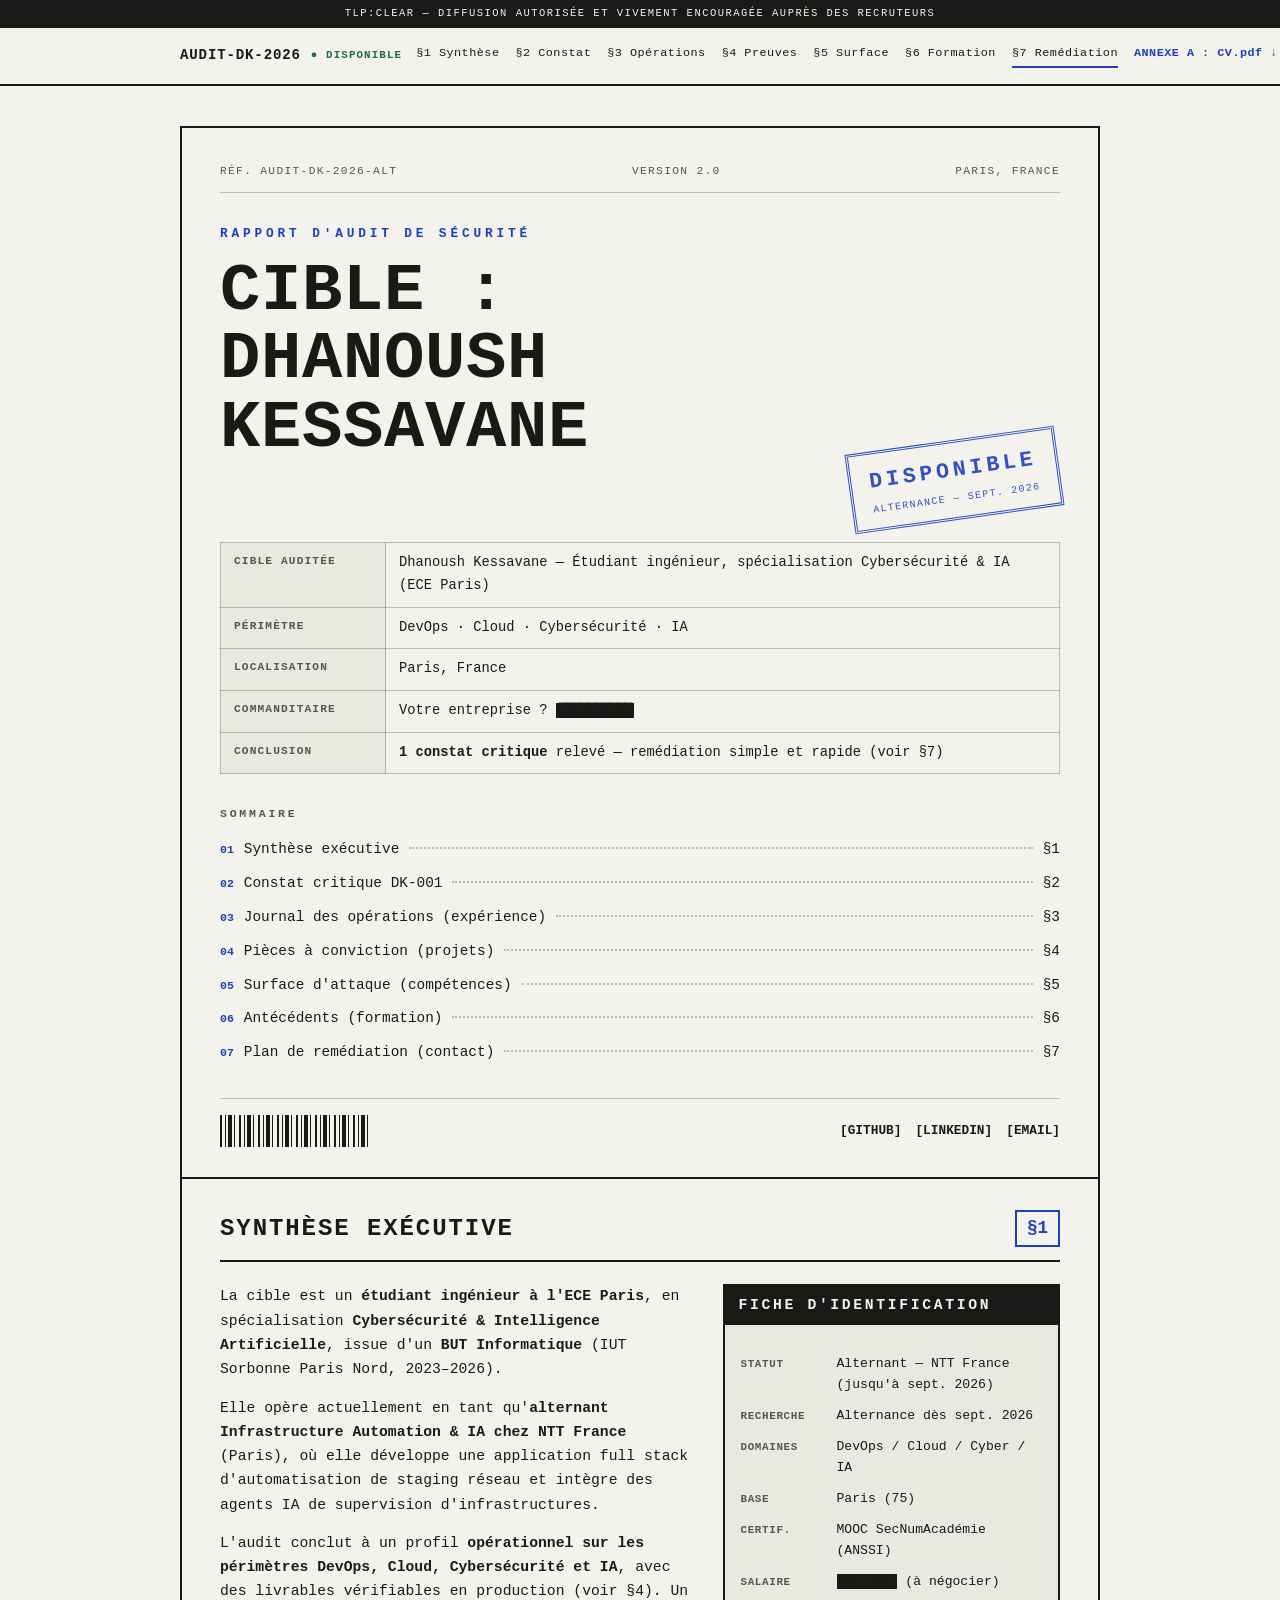
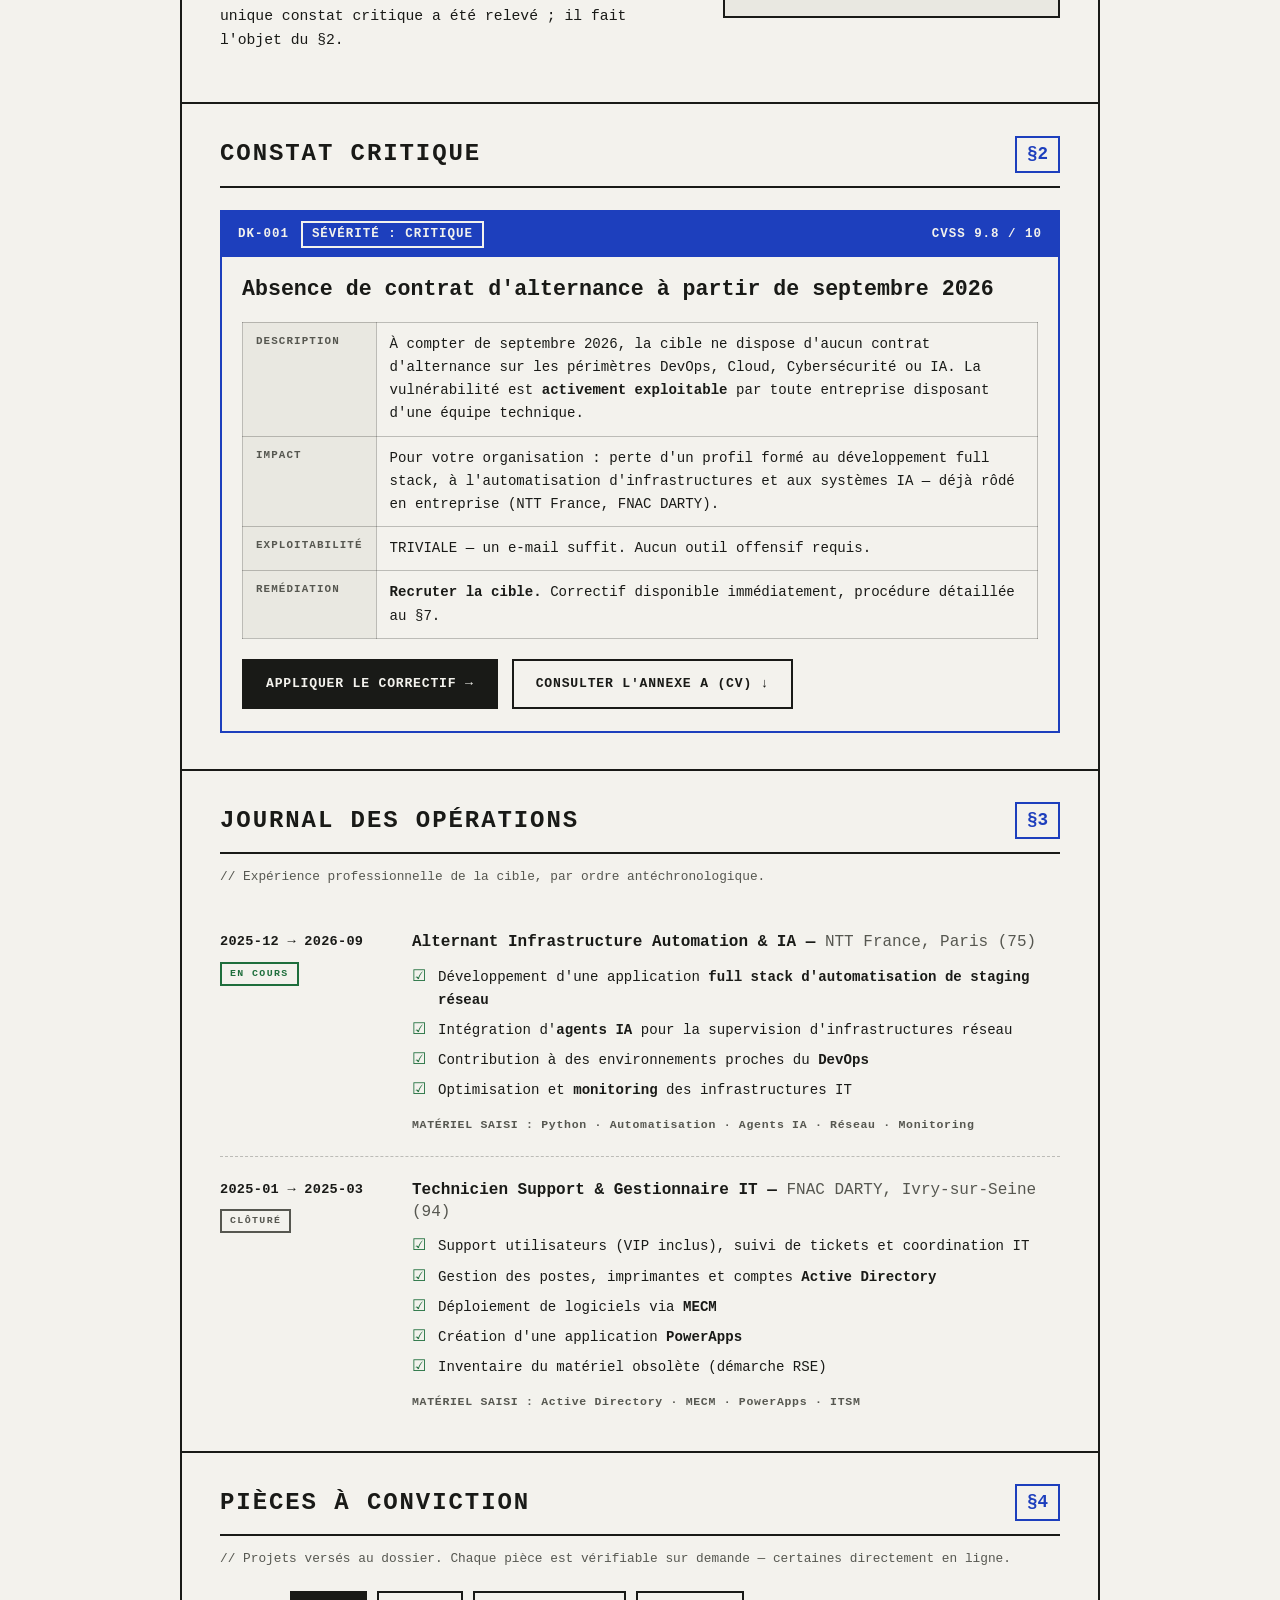
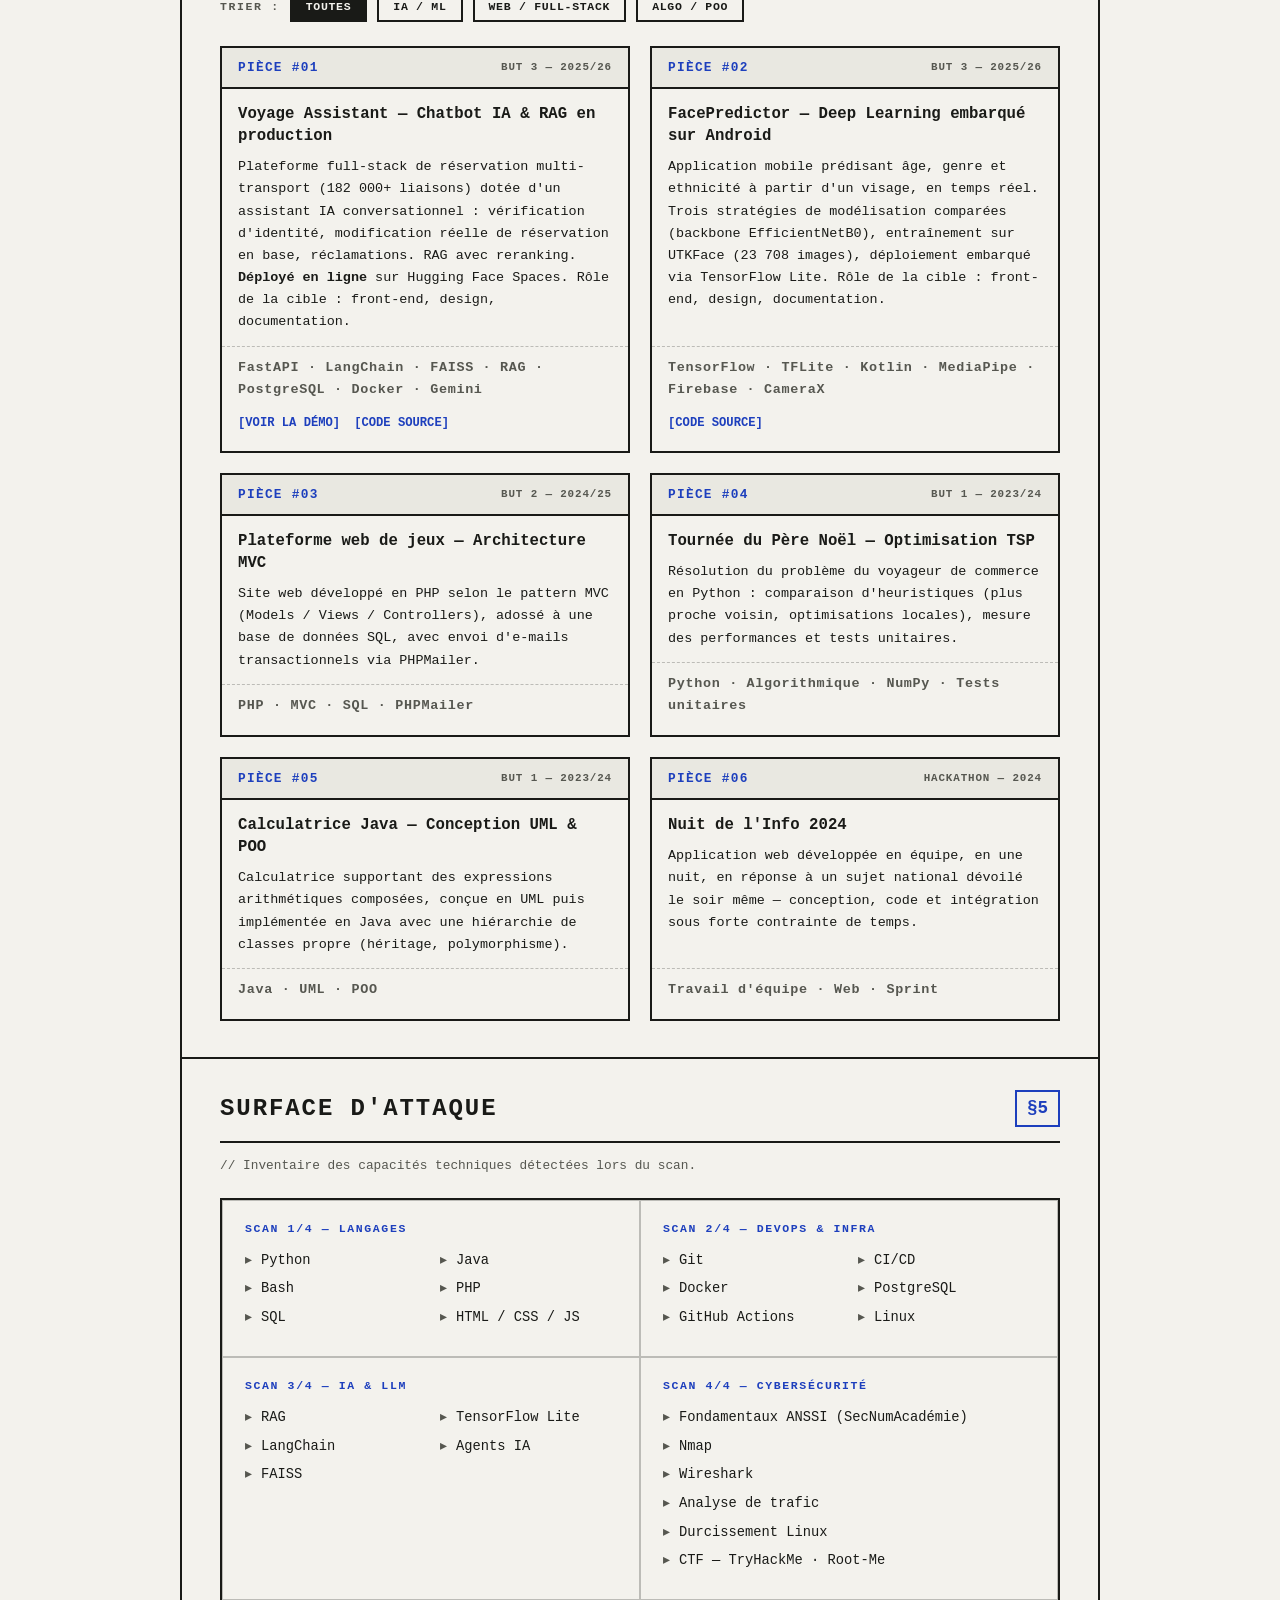
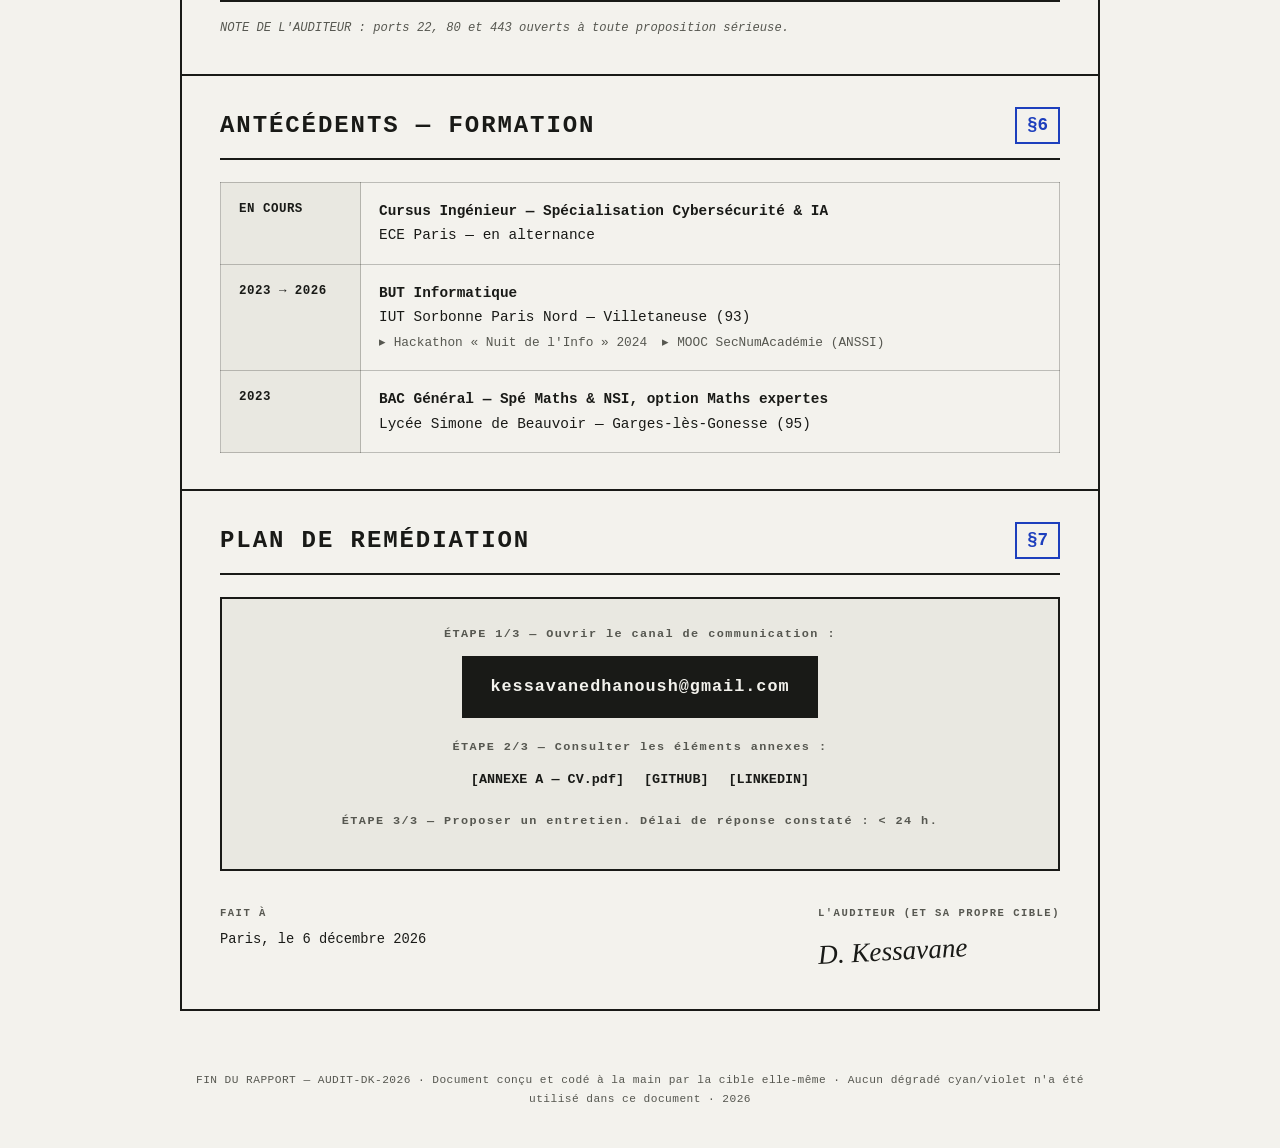
==== index.html @ 998b4c40 "Portfolio initial — rapport d'audit AUDIT-DK-2026 Co-Authored-By: Claude Fable 5 <noreply@anthropic." ====
<!DOCTYPE html>
<html lang="fr" data-theme="light">
<head>
  <meta charset="UTF-8">
  <meta name="viewport" content="width=device-width, initial-scale=1.0">
  <title>AUDIT-DK-2026 — Dhanoush Kessavane</title>
  <meta name="description" content="Rapport d'audit de sécurité — Cible : Dhanoush Kessavane, étudiant ingénieur Cybersécurité & IA (ECE Paris). Constat critique : aucune alternance détectée à partir de septembre 2026.">
  <link rel="icon" href="data:image/svg+xml,<svg xmlns='http://www.w3.org/2000/svg' viewBox='0 0 100 100'><text y='.9em' font-size='90'>🗂️</text></svg>">
  <link rel="stylesheet" href="css/style.css">
</head>
<body>

  <!-- Bandeau de classification -->
  <div class="classification-strip">
    TLP:CLEAR — DIFFUSION AUTORISÉE ET VIVEMENT ENCOURAGÉE AUPRÈS DES RECRUTEURS
  </div>

  <!-- ===== NAVIGATION ===== -->
  <header class="nav" id="nav">
    <div class="nav-inner">
      <a href="#couverture" class="nav-ref">AUDIT-DK-2026<span class="nav-ref-status">● DISPONIBLE</span></a>
      <nav class="nav-links" id="navLinks">
        <a href="#synthese">§1 Synthèse</a>
        <a href="#constat">§2 Constat</a>
        <a href="#operations">§3 Opérations</a>
        <a href="#preuves">§4 Preuves</a>
        <a href="#surface">§5 Surface</a>
        <a href="#historique">§6 Formation</a>
        <a href="#remediation">§7 Remédiation</a>
        <a href="assets/CV_Dhanoush_Kessavane.pdf" class="nav-annexe" download>ANNEXE A : CV.pdf ↓</a>
      </nav>
      <div class="nav-actions">
        <button class="theme-toggle" id="themeToggle" aria-label="Basculer mode nuit">
          <span class="toggle-light">MODE NUIT</span>
          <span class="toggle-dark">MODE JOUR</span>
        </button>
        <button class="burger" id="burger" aria-label="Menu"><span></span><span></span><span></span></button>
      </div>
    </div>
  </header>

  <main class="report">

    <!-- ===== COUVERTURE ===== -->
    <section class="cover" id="couverture">
      <div class="cover-topline">
        <span>RÉF. AUDIT-DK-2026-ALT</span>
        <span>VERSION 2.0</span>
        <span>PARIS, FRANCE</span>
      </div>

      <p class="cover-kicker">RAPPORT D'AUDIT DE SÉCURITÉ</p>
      <h1 class="cover-title">CIBLE :<br>DHANOUSH<br>KESSAVANE</h1>

      <div class="cover-stamp-zone">
        <div class="stamp">
          <span class="stamp-line1">DISPONIBLE</span>
          <span class="stamp-line2">ALTERNANCE — SEPT. 2026</span>
        </div>
      </div>

      <table class="cover-meta">
        <tr><th>Cible auditée</th><td>Dhanoush Kessavane — Étudiant ingénieur, spécialisation Cybersécurité &amp; IA (ECE Paris)</td></tr>
        <tr><th>Périmètre</th><td>DevOps · Cloud · Cybersécurité · IA</td></tr>
        <tr><th>Localisation</th><td>Paris, France</td></tr>
        <tr><th>Commanditaire</th><td class="redact-cell">Votre entreprise&nbsp;? <span class="redacted" aria-hidden="true">██████████</span></td></tr>
        <tr><th>Conclusion</th><td><strong>1 constat critique</strong> relevé — remédiation simple et rapide (voir §7)</td></tr>
      </table>

      <div class="cover-toc">
        <p class="toc-title">SOMMAIRE</p>
        <ol>
          <li><a href="#synthese"><span>Synthèse exécutive</span><span class="toc-dots"></span><span>§1</span></a></li>
          <li><a href="#constat"><span>Constat critique DK-001</span><span class="toc-dots"></span><span>§2</span></a></li>
          <li><a href="#operations"><span>Journal des opérations (expérience)</span><span class="toc-dots"></span><span>§3</span></a></li>
          <li><a href="#preuves"><span>Pièces à conviction (projets)</span><span class="toc-dots"></span><span>§4</span></a></li>
          <li><a href="#surface"><span>Surface d'attaque (compétences)</span><span class="toc-dots"></span><span>§5</span></a></li>
          <li><a href="#historique"><span>Antécédents (formation)</span><span class="toc-dots"></span><span>§6</span></a></li>
          <li><a href="#remediation"><span>Plan de remédiation (contact)</span><span class="toc-dots"></span><span>§7</span></a></li>
        </ol>
      </div>

      <div class="cover-footer">
        <span class="barcode" aria-hidden="true"></span>
        <div class="cover-links">
          <a href="https://github.com/dkessavane" target="_blank" rel="noopener">[GITHUB]</a>
          <a href="https://www.linkedin.com/in/dhanoush-kessavane/" target="_blank" rel="noopener">[LINKEDIN]</a>
          <a href="mailto:kessavanedhanoush@gmail.com">[EMAIL]</a>
        </div>
      </div>
    </section>

    <!-- ===== §1 SYNTHÈSE ===== -->
    <section class="rsection" id="synthese">
      <header class="rsection-head">
        <h2>SYNTHÈSE EXÉCUTIVE</h2>
        <span class="rsection-num">§1</span>
      </header>

      <div class="two-col">
        <div>
          <p>
            La cible est un <strong>étudiant ingénieur à l'ECE Paris</strong>, en spécialisation
            <strong>Cybersécurité &amp; Intelligence Artificielle</strong>, issue d'un
            <strong>BUT Informatique</strong> (IUT Sorbonne Paris Nord, 2023–2026).
          </p>
          <p>
            Elle opère actuellement en tant qu'<strong>alternant Infrastructure Automation &amp; IA
            chez NTT France</strong> (Paris), où elle développe une application full stack
            d'automatisation de staging réseau et intègre des agents IA de supervision d'infrastructures.
          </p>
          <p>
            L'audit conclut à un profil <strong>opérationnel sur les périmètres DevOps, Cloud,
            Cybersécurité et IA</strong>, avec des livrables vérifiables en production (voir §4).
            Un unique constat critique a été relevé ; il fait l'objet du §2.
          </p>
        </div>
        <aside class="factbox">
          <p class="factbox-title">FICHE D'IDENTIFICATION</p>
          <dl>
            <dt>Statut</dt><dd>Alternant — NTT France (jusqu'à sept. 2026)</dd>
            <dt>Recherche</dt><dd>Alternance dès sept. 2026</dd>
            <dt>Domaines</dt><dd>DevOps / Cloud / Cyber / IA</dd>
            <dt>Base</dt><dd>Paris (75)</dd>
            <dt>Certif.</dt><dd>MOOC SecNumAcadémie (ANSSI)</dd>
            <dt>Salaire</dt><dd><span class="redacted">████████</span> (à négocier)</dd>
          </dl>
        </aside>
      </div>
    </section>

    <!-- ===== §2 CONSTAT CRITIQUE ===== -->
    <section class="rsection" id="constat">
      <header class="rsection-head">
        <h2>CONSTAT CRITIQUE</h2>
        <span class="rsection-num">§2</span>
      </header>

      <article class="finding">
        <div class="finding-head">
          <span class="finding-id">DK-001</span>
          <span class="sev sev-crit">SÉVÉRITÉ : CRITIQUE</span>
          <span class="finding-score">CVSS 9.8 / 10</span>
        </div>
        <h3 class="finding-title">Absence de contrat d'alternance à partir de septembre 2026</h3>
        <table class="finding-table">
          <tr>
            <th>Description</th>
            <td>À compter de septembre 2026, la cible ne dispose d'aucun contrat d'alternance
                sur les périmètres DevOps, Cloud, Cybersécurité ou IA. La vulnérabilité est
                <strong>activement exploitable</strong> par toute entreprise disposant d'une équipe technique.</td>
          </tr>
          <tr>
            <th>Impact</th>
            <td>Pour votre organisation : perte d'un profil formé au développement full stack,
                à l'automatisation d'infrastructures et aux systèmes IA — déjà rôdé en entreprise
                (NTT France, FNAC DARTY).</td>
          </tr>
          <tr>
            <th>Exploitabilité</th>
            <td>TRIVIALE — un e-mail suffit. Aucun outil offensif requis.</td>
          </tr>
          <tr>
            <th>Remédiation</th>
            <td><strong>Recruter la cible.</strong> Correctif disponible immédiatement, procédure détaillée au §7.</td>
          </tr>
        </table>
        <div class="finding-actions">
          <a class="btn-ink" href="mailto:kessavanedhanoush@gmail.com?subject=Remédiation%20DK-001%20—%20Alternance%202026">APPLIQUER LE CORRECTIF →</a>
          <a class="btn-ghost" href="assets/CV_Dhanoush_Kessavane.pdf" download>CONSULTER L'ANNEXE A (CV) ↓</a>
        </div>
      </article>
    </section>

    <!-- ===== §3 OPÉRATIONS ===== -->
    <section class="rsection" id="operations">
      <header class="rsection-head">
        <h2>JOURNAL DES OPÉRATIONS</h2>
        <span class="rsection-num">§3</span>
      </header>
      <p class="rsection-note">// Expérience professionnelle de la cible, par ordre antéchronologique.</p>

      <article class="op">
        <div class="op-time">
          <span class="op-dates">2025-12 → 2026-09</span>
          <span class="op-flag op-flag-live">EN COURS</span>
        </div>
        <div class="op-body">
          <h3>Alternant Infrastructure Automation &amp; IA — <em>NTT France, Paris (75)</em></h3>
          <ul class="checklist">
            <li>Développement d'une application <strong>full stack d'automatisation de staging réseau</strong></li>
            <li>Intégration d'<strong>agents IA</strong> pour la supervision d'infrastructures réseau</li>
            <li>Contribution à des environnements proches du <strong>DevOps</strong></li>
            <li>Optimisation et <strong>monitoring</strong> des infrastructures IT</li>
          </ul>
          <p class="op-stack">MATÉRIEL SAISI : Python · Automatisation · Agents IA · Réseau · Monitoring</p>
        </div>
      </article>

      <article class="op">
        <div class="op-time">
          <span class="op-dates">2025-01 → 2025-03</span>
          <span class="op-flag">CLÔTURÉ</span>
        </div>
        <div class="op-body">
          <h3>Technicien Support &amp; Gestionnaire IT — <em>FNAC DARTY, Ivry-sur-Seine (94)</em></h3>
          <ul class="checklist">
            <li>Support utilisateurs (VIP inclus), suivi de tickets et coordination IT</li>
            <li>Gestion des postes, imprimantes et comptes <strong>Active Directory</strong></li>
            <li>Déploiement de logiciels via <strong>MECM</strong></li>
            <li>Création d'une application <strong>PowerApps</strong></li>
            <li>Inventaire du matériel obsolète (démarche RSE)</li>
          </ul>
          <p class="op-stack">MATÉRIEL SAISI : Active Directory · MECM · PowerApps · ITSM</p>
        </div>
      </article>
    </section>

    <!-- ===== §4 PREUVES ===== -->
    <section class="rsection" id="preuves">
      <header class="rsection-head">
        <h2>PIÈCES À CONVICTION</h2>
        <span class="rsection-num">§4</span>
      </header>
      <p class="rsection-note">// Projets versés au dossier. Chaque pièce est vérifiable sur demande — certaines directement en ligne.</p>

      <div class="filter-bar" id="filterBar">
        <span class="filter-label">TRIER :</span>
        <button class="filter-btn active" data-filter="all">TOUTES</button>
        <button class="filter-btn" data-filter="ia">IA / ML</button>
        <button class="filter-btn" data-filter="web">WEB / FULL-STACK</button>
        <button class="filter-btn" data-filter="algo">ALGO / POO</button>
      </div>

      <div class="evidence-grid" id="projectsGrid">

        <article class="evidence" data-cat="ia web">
          <div class="evidence-head">
            <span class="evidence-id">PIÈCE #01</span>
            <span class="evidence-tag">BUT 3 — 2025/26</span>
          </div>
          <h3>Voyage Assistant — Chatbot IA &amp; RAG en production</h3>
          <p>
            Plateforme full-stack de réservation multi-transport (182 000+ liaisons) dotée d'un
            assistant IA conversationnel : vérification d'identité, modification réelle de réservation
            en base, réclamations. RAG avec reranking. <strong>Déployé en ligne</strong> sur Hugging Face Spaces.
            Rôle de la cible : front-end, design, documentation.
          </p>
          <p class="evidence-stack">FastAPI · LangChain · FAISS · RAG · PostgreSQL · Docker · Gemini</p>
          <div class="evidence-links">
            <a href="https://optimalako-voyage-assistant.hf.space" target="_blank" rel="noopener">[VOIR LA DÉMO]</a>
            <a href="https://github.com/optmlako2004/chatbot" target="_blank" rel="noopener">[CODE SOURCE]</a>
          </div>
        </article>

        <article class="evidence" data-cat="ia">
          <div class="evidence-head">
            <span class="evidence-id">PIÈCE #02</span>
            <span class="evidence-tag">BUT 3 — 2025/26</span>
          </div>
          <h3>FacePredictor — Deep Learning embarqué sur Android</h3>
          <p>
            Application mobile prédisant âge, genre et ethnicité à partir d'un visage, en temps réel.
            Trois stratégies de modélisation comparées (backbone EfficientNetB0), entraînement sur
            UTKFace (23 708 images), déploiement embarqué via TensorFlow Lite.
            Rôle de la cible : front-end, design, documentation.
          </p>
          <p class="evidence-stack">TensorFlow · TFLite · Kotlin · MediaPipe · Firebase · CameraX</p>
          <div class="evidence-links">
            <a href="https://github.com/optmlako2004/face-analysis-deep-learning" target="_blank" rel="noopener">[CODE SOURCE]</a>
          </div>
        </article>

        <article class="evidence" data-cat="web">
          <div class="evidence-head">
            <span class="evidence-id">PIÈCE #03</span>
            <span class="evidence-tag">BUT 2 — 2024/25</span>
          </div>
          <h3>Plateforme web de jeux — Architecture MVC</h3>
          <p>
            Site web développé en PHP selon le pattern MVC (Models / Views / Controllers),
            adossé à une base de données SQL, avec envoi d'e-mails transactionnels via PHPMailer.
          </p>
          <p class="evidence-stack">PHP · MVC · SQL · PHPMailer</p>
        </article>

        <article class="evidence" data-cat="algo">
          <div class="evidence-head">
            <span class="evidence-id">PIÈCE #04</span>
            <span class="evidence-tag">BUT 1 — 2023/24</span>
          </div>
          <h3>Tournée du Père Noël — Optimisation TSP</h3>
          <p>
            Résolution du problème du voyageur de commerce en Python : comparaison d'heuristiques
            (plus proche voisin, optimisations locales), mesure des performances et tests unitaires.
          </p>
          <p class="evidence-stack">Python · Algorithmique · NumPy · Tests unitaires</p>
        </article>

        <article class="evidence" data-cat="algo">
          <div class="evidence-head">
            <span class="evidence-id">PIÈCE #05</span>
            <span class="evidence-tag">BUT 1 — 2023/24</span>
          </div>
          <h3>Calculatrice Java — Conception UML &amp; POO</h3>
          <p>
            Calculatrice supportant des expressions arithmétiques composées, conçue en UML puis
            implémentée en Java avec une hiérarchie de classes propre (héritage, polymorphisme).
          </p>
          <p class="evidence-stack">Java · UML · POO</p>
        </article>

        <article class="evidence" data-cat="web">
          <div class="evidence-head">
            <span class="evidence-id">PIÈCE #06</span>
            <span class="evidence-tag">HACKATHON — 2024</span>
          </div>
          <h3>Nuit de l'Info 2024</h3>
          <p>
            Application web développée en équipe, en une nuit, en réponse à un sujet national
            dévoilé le soir même — conception, code et intégration sous forte contrainte de temps.
          </p>
          <p class="evidence-stack">Travail d'équipe · Web · Sprint</p>
        </article>

      </div>
    </section>

    <!-- ===== §5 SURFACE D'ATTAQUE ===== -->
    <section class="rsection" id="surface">
      <header class="rsection-head">
        <h2>SURFACE D'ATTAQUE</h2>
        <span class="rsection-num">§5</span>
      </header>
      <p class="rsection-note">// Inventaire des capacités techniques détectées lors du scan.</p>

      <div class="inventory">
        <div class="inv-block">
          <p class="inv-head">SCAN 1/4 — LANGAGES</p>
          <ul>
            <li>Python</li><li>Bash</li><li>SQL</li><li>Java</li><li>PHP</li><li>HTML / CSS / JS</li>
          </ul>
        </div>
        <div class="inv-block">
          <p class="inv-head">SCAN 2/4 — DEVOPS &amp; INFRA</p>
          <ul>
            <li>Git</li><li>Docker</li><li>GitHub Actions</li><li>CI/CD</li><li>PostgreSQL</li><li>Linux</li>
          </ul>
        </div>
        <div class="inv-block">
          <p class="inv-head">SCAN 3/4 — IA &amp; LLM</p>
          <ul>
            <li>RAG</li><li>LangChain</li><li>FAISS</li><li>TensorFlow Lite</li><li>Agents IA</li>
          </ul>
        </div>
        <div class="inv-block">
          <p class="inv-head">SCAN 4/4 — CYBERSÉCURITÉ</p>
          <ul>
            <li>Fondamentaux ANSSI (SecNumAcadémie)</li>
            <li>Nmap</li><li>Wireshark</li><li>Analyse de trafic</li>
            <li>Durcissement Linux</li><li>CTF — TryHackMe · Root-Me</li>
          </ul>
        </div>
      </div>
      <p class="inv-footnote">NOTE DE L'AUDITEUR : ports 22, 80 et 443 ouverts à toute proposition sérieuse.</p>
    </section>

    <!-- ===== §6 ANTÉCÉDENTS ===== -->
    <section class="rsection" id="historique">
      <header class="rsection-head">
        <h2>ANTÉCÉDENTS — FORMATION</h2>
        <span class="rsection-num">§6</span>
      </header>

      <table class="records">
        <tr>
          <td class="rec-date">EN COURS</td>
          <td class="rec-body">
            <strong>Cursus Ingénieur — Spécialisation Cybersécurité &amp; IA</strong><br>
            ECE Paris — en alternance
          </td>
        </tr>
        <tr>
          <td class="rec-date">2023 → 2026</td>
          <td class="rec-body">
            <strong>BUT Informatique</strong><br>
            IUT Sorbonne Paris Nord — Villetaneuse (93)<br>
            <span class="rec-extra">▸ Hackathon « Nuit de l'Info » 2024&nbsp;&nbsp;▸ MOOC SecNumAcadémie (ANSSI)</span>
          </td>
        </tr>
        <tr>
          <td class="rec-date">2023</td>
          <td class="rec-body">
            <strong>BAC Général — Spé Maths &amp; NSI, option Maths expertes</strong><br>
            Lycée Simone de Beauvoir — Garges-lès-Gonesse (95)
          </td>
        </tr>
      </table>
    </section>

    <!-- ===== §7 REMÉDIATION ===== -->
    <section class="rsection rsection-last" id="remediation">
      <header class="rsection-head">
        <h2>PLAN DE REMÉDIATION</h2>
        <span class="rsection-num">§7</span>
      </header>

      <div class="remediation-box">
        <p class="remediation-step">ÉTAPE 1/3 — Ouvrir le canal de communication :</p>
        <a class="btn-ink btn-big" href="mailto:kessavanedhanoush@gmail.com?subject=Remédiation%20DK-001%20—%20Alternance%202026">kessavanedhanoush@gmail.com</a>
        <p class="remediation-step">ÉTAPE 2/3 — Consulter les éléments annexes :</p>
        <div class="remediation-links">
          <a href="assets/CV_Dhanoush_Kessavane.pdf" download>[ANNEXE A — CV.pdf]</a>
          <a href="https://github.com/dkessavane" target="_blank" rel="noopener">[GITHUB]</a>
          <a href="https://www.linkedin.com/in/dhanoush-kessavane/" target="_blank" rel="noopener">[LINKEDIN]</a>
        </div>
        <p class="remediation-step">ÉTAPE 3/3 — Proposer un entretien. Délai de réponse constaté : &lt; 24 h.</p>
      </div>

      <div class="signoff">
        <div>
          <p class="signoff-label">FAIT À</p>
          <p>Paris, le <span id="today"></span></p>
        </div>
        <div>
          <p class="signoff-label">L'AUDITEUR (ET SA PROPRE CIBLE)</p>
          <p class="signature">D. Kessavane</p>
        </div>
      </div>
    </section>

  </main>

  <footer class="footer">
    <p>FIN DU RAPPORT — AUDIT-DK-2026 · Document conçu et codé à la main par la cible elle-même · Aucun dégradé cyan/violet n'a été utilisé dans ce document · <span id="year"></span></p>
  </footer>

  <script src="js/main.js"></script>
</body>
</html>
---- css/style.css ----
/* ==========================================================================
   AUDIT-DK-2026 — Portfolio « rapport d'audit » de Dhanoush Kessavane
   Esthétique dossier papier : encre, tampons, tables réglées, zéro dégradé.
   Thèmes : light « papier » (défaut) / dark « mode nuit »
   ========================================================================== */

:root {
  --mono: "Cascadia Code", Consolas, "Courier New", monospace;
  --serif: Georgia, "Times New Roman", serif;
  --max-w: 960px;
  --nav-h: 58px;
  --strip-h: 28px;
}

html[data-theme="light"] {
  --paper: #f3f2ed;
  --paper-2: #e9e8e1;
  --ink: #191a17;
  --ink-soft: #565750;
  --rule: #191a17;
  --rule-soft: rgba(25, 26, 23, 0.25);
  --alert: #1d3fbd;
  --ok: #1e6e3c;
  --highlight: #f5d90a33;
  color-scheme: light;
}

html[data-theme="dark"] {
  --paper: #141511;
  --paper-2: #1c1d18;
  --ink: #e3e2d8;
  --ink-soft: #969588;
  --rule: #e3e2d8;
  --rule-soft: rgba(227, 226, 216, 0.28);
  --alert: #8fa3ff;
  --ok: #5fce8a;
  --highlight: #f5d90a22;
  color-scheme: dark;
}

* { margin: 0; padding: 0; box-sizing: border-box; }

html { scroll-behavior: smooth; scroll-padding-top: calc(var(--nav-h) + var(--strip-h) + 16px); }

body {
  font-family: var(--mono);
  background: var(--paper);
  color: var(--ink);
  line-height: 1.65;
  font-size: 15px;
  transition: background 0.3s ease, color 0.3s ease;
  overflow-x: hidden;
}

/* Grain / texture papier discret */
body::before {
  content: "";
  position: fixed;
  inset: 0;
  pointer-events: none;
  z-index: 1;
  opacity: 0.5;
  background-image: repeating-linear-gradient(
    0deg,
    transparent 0px,
    transparent 3px,
    rgba(128, 118, 96, 0.025) 3px,
    rgba(128, 118, 96, 0.025) 4px
  );
}

a { color: inherit; }
strong { font-weight: 700; }

/* ===== Bandeau de classification ===== */
.classification-strip {
  position: fixed;
  top: 0; left: 0; right: 0;
  height: var(--strip-h);
  z-index: 110;
  display: flex;
  align-items: center;
  justify-content: center;
  background: var(--ink);
  color: var(--paper);
  font-size: 10.5px;
  letter-spacing: 0.14em;
  text-align: center;
  padding: 0 10px;
  white-space: nowrap;
  overflow: hidden;
  text-overflow: ellipsis;
}

/* ===== Navigation ===== */
.nav {
  position: fixed;
  top: var(--strip-h); left: 0; right: 0;
  height: var(--nav-h);
  background: var(--paper);
  border-bottom: 2px solid var(--rule);
  z-index: 100;
  transition: background 0.3s ease;
}
.nav-inner {
  max-width: var(--max-w);
  margin: 0 auto;
  height: 100%;
  padding: 0 20px;
  display: flex;
  align-items: center;
  justify-content: space-between;
  gap: 14px;
}
.nav-ref {
  font-weight: 700;
  font-size: 0.88rem;
  letter-spacing: 0.06em;
  text-decoration: none;
  display: flex;
  align-items: center;
  gap: 10px;
  white-space: nowrap;
}
.nav-ref-status { color: var(--ok); font-size: 0.68rem; letter-spacing: 0.1em; }

.nav-links { display: flex; align-items: center; gap: 16px; }
.nav-links a {
  font-size: 0.74rem;
  letter-spacing: 0.04em;
  text-decoration: none;
  border-bottom: 2px solid transparent;
  padding-bottom: 2px;
  white-space: nowrap;
}
.nav-links a:hover, .nav-links a.active { border-bottom-color: var(--alert); }
.nav-annexe { color: var(--alert); font-weight: 700; }

.nav-actions { display: flex; align-items: center; gap: 10px; }

.theme-toggle {
  font-family: var(--mono);
  font-size: 0.68rem;
  letter-spacing: 0.1em;
  padding: 6px 12px;
  background: transparent;
  color: var(--ink);
  border: 2px solid var(--rule);
  cursor: pointer;
  white-space: nowrap;
}
.theme-toggle:hover { background: var(--ink); color: var(--paper); }
html[data-theme="light"] .toggle-dark { display: none; }
html[data-theme="dark"] .toggle-light { display: none; }

.burger {
  display: none;
  flex-direction: column;
  justify-content: center;
  gap: 4px;
  width: 36px; height: 34px;
  background: transparent;
  border: 2px solid var(--rule);
  cursor: pointer;
  padding: 7px;
}
.burger span { height: 2px; width: 100%; background: var(--ink); transition: transform 0.2s, opacity 0.2s; }
.burger.open span:nth-child(1) { transform: translateY(6px) rotate(45deg); }
.burger.open span:nth-child(2) { opacity: 0; }
.burger.open span:nth-child(3) { transform: translateY(-6px) rotate(-45deg); }

/* ===== Corps du rapport ===== */
.report {
  max-width: var(--max-w);
  margin: 0 auto;
  padding: calc(var(--nav-h) + var(--strip-h) + 40px) 20px 40px;
  position: relative;
  z-index: 2;
}

/* ===== Couverture ===== */
.cover {
  border: 2px solid var(--rule);
  padding: 34px 38px 30px;
  position: relative;
  background: var(--paper);
}
.cover-topline {
  display: flex;
  justify-content: space-between;
  flex-wrap: wrap;
  gap: 8px;
  font-size: 0.7rem;
  letter-spacing: 0.12em;
  color: var(--ink-soft);
  border-bottom: 1px solid var(--rule-soft);
  padding-bottom: 12px;
  margin-bottom: 30px;
}
.cover-kicker {
  font-size: 0.8rem;
  letter-spacing: 0.3em;
  color: var(--alert);
  font-weight: 700;
  margin-bottom: 12px;
}
.cover-title {
  font-size: clamp(2.3rem, 7vw, 4.2rem);
  line-height: 1.02;
  letter-spacing: 0.01em;
  font-weight: 800;
  margin-bottom: 8px;
}

.cover-stamp-zone {
  display: flex;
  justify-content: flex-end;
  margin: -30px 0 18px;
}
.stamp {
  display: inline-flex;
  flex-direction: column;
  align-items: center;
  gap: 2px;
  border: 3px double var(--alert);
  color: var(--alert);
  padding: 10px 18px;
  transform: rotate(-8deg);
  text-align: center;
  user-select: none;
  background: transparent;
  opacity: 0.9;
}
.stamp-line1 { font-size: 1.35rem; font-weight: 800; letter-spacing: 0.18em; }
.stamp-line2 { font-size: 0.62rem; letter-spacing: 0.14em; }

.cover-meta {
  width: 100%;
  border-collapse: collapse;
  margin: 22px 0 30px;
  font-size: 0.86rem;
}
.cover-meta th, .cover-meta td {
  border: 1px solid var(--rule-soft);
  padding: 9px 13px;
  text-align: left;
  vertical-align: top;
}
.cover-meta th {
  width: 165px;
  font-size: 0.7rem;
  letter-spacing: 0.1em;
  text-transform: uppercase;
  color: var(--ink-soft);
  font-weight: 700;
  background: var(--paper-2);
}

.redacted {
  background: var(--ink);
  color: var(--ink);
  letter-spacing: -1px;
  padding: 0 3px;
  user-select: none;
}

.cover-toc { margin-bottom: 28px; }
.toc-title {
  font-size: 0.72rem;
  letter-spacing: 0.24em;
  font-weight: 700;
  color: var(--ink-soft);
  margin-bottom: 10px;
}
.cover-toc ol { list-style: none; counter-reset: toc; }
.cover-toc li { counter-increment: toc; }
.cover-toc a {
  display: flex;
  align-items: baseline;
  gap: 10px;
  text-decoration: none;
  padding: 5px 0;
  font-size: 0.9rem;
}
.cover-toc a::before {
  content: counter(toc, decimal-leading-zero);
  font-size: 0.72rem;
  color: var(--alert);
  font-weight: 700;
}
.toc-dots {
  flex: 1;
  border-bottom: 2px dotted var(--rule-soft);
  transform: translateY(-4px);
}
.cover-toc a:hover span:first-of-type { background: var(--highlight); }

.cover-footer {
  display: flex;
  justify-content: space-between;
  align-items: center;
  gap: 16px;
  border-top: 1px solid var(--rule-soft);
  padding-top: 16px;
}
.barcode {
  display: block;
  width: 150px;
  height: 32px;
  background: repeating-linear-gradient(
    90deg,
    var(--ink) 0 2px, transparent 2px 5px,
    var(--ink) 5px 6px, transparent 6px 8px,
    var(--ink) 8px 12px, transparent 12px 14px,
    var(--ink) 14px 15px, transparent 15px 19px
  );
}
.cover-links { display: flex; gap: 14px; flex-wrap: wrap; }
.cover-links a { text-decoration: none; font-size: 0.8rem; font-weight: 700; }
.cover-links a:hover { color: var(--alert); }

/* ===== Sections du rapport ===== */
.rsection {
  border: 2px solid var(--rule);
  border-top: none;
  padding: 30px 38px 36px;
  background: var(--paper);
}
.rsection-head {
  display: flex;
  align-items: center;
  justify-content: space-between;
  gap: 14px;
  border-bottom: 2px solid var(--rule);
  padding-bottom: 12px;
  margin: 0 0 22px;
}
.rsection-head h2 {
  font-size: clamp(1.15rem, 3vw, 1.5rem);
  letter-spacing: 0.08em;
  font-weight: 800;
}
.rsection-num {
  font-size: 1.1rem;
  font-weight: 800;
  color: var(--alert);
  border: 2px solid var(--alert);
  padding: 2px 10px;
  flex-shrink: 0;
}
.rsection-note {
  color: var(--ink-soft);
  font-size: 0.8rem;
  margin: -10px 0 22px;
}

/* §1 Synthèse */
.two-col {
  display: grid;
  grid-template-columns: 1.4fr 1fr;
  gap: 30px;
  align-items: start;
}
.two-col p { margin-bottom: 14px; font-size: 0.92rem; }

.factbox { border: 2px solid var(--rule); background: var(--paper-2); }
.factbox-title {
  background: var(--ink);
  color: var(--paper);
  font-size: 0.7rem;
  letter-spacing: 0.18em;
  padding: 7px 14px;
  font-weight: 700;
}
.factbox dl { padding: 14px 16px; font-size: 0.82rem; }
.factbox dt {
  float: left;
  clear: left;
  width: 88px;
  font-weight: 700;
  color: var(--ink-soft);
  text-transform: uppercase;
  font-size: 0.68rem;
  letter-spacing: 0.06em;
  padding-top: 3px;
}
.factbox dd { margin-left: 96px; margin-bottom: 9px; }

/* §2 Constat */
.finding { border: 2px solid var(--alert); }
.finding-head {
  display: flex;
  flex-wrap: wrap;
  align-items: center;
  gap: 12px;
  background: var(--alert);
  color: var(--paper);
  padding: 9px 16px;
  font-size: 0.78rem;
  font-weight: 700;
  letter-spacing: 0.08em;
}
.finding-score { margin-left: auto; }
.sev { border: 2px solid currentColor; padding: 1px 9px; }

.finding-title {
  font-size: clamp(1.05rem, 2.6vw, 1.35rem);
  padding: 18px 20px 6px;
  line-height: 1.35;
}
.finding-table {
  width: calc(100% - 40px);
  margin: 12px 20px 20px;
  border-collapse: collapse;
  font-size: 0.88rem;
}
.finding-table th, .finding-table td {
  border: 1px solid var(--rule-soft);
  padding: 10px 13px;
  text-align: left;
  vertical-align: top;
}
.finding-table th {
  width: 130px;
  font-size: 0.68rem;
  text-transform: uppercase;
  letter-spacing: 0.1em;
  color: var(--ink-soft);
  background: var(--paper-2);
}
.finding-actions {
  display: flex;
  flex-wrap: wrap;
  gap: 14px;
  padding: 0 20px 22px;
}

/* Boutons */
.btn-ink, .btn-ghost {
  font-family: var(--mono);
  font-size: 0.82rem;
  font-weight: 700;
  letter-spacing: 0.06em;
  text-decoration: none;
  padding: 12px 22px;
  border: 2px solid var(--rule);
  transition: background 0.15s, color 0.15s, transform 0.15s;
  display: inline-block;
}
.btn-ink { background: var(--ink); color: var(--paper); }
.btn-ink:hover { background: var(--alert); border-color: var(--alert); color: var(--paper); transform: translate(-2px, -2px); box-shadow: 4px 4px 0 var(--rule); }
.btn-ghost { background: transparent; color: var(--ink); }
.btn-ghost:hover { background: var(--paper-2); transform: translate(-2px, -2px); box-shadow: 4px 4px 0 var(--rule); }
.btn-big { font-size: clamp(0.85rem, 2.4vw, 1.05rem); padding: 15px 26px; }

/* §3 Opérations */
.op {
  display: grid;
  grid-template-columns: 170px 1fr;
  gap: 22px;
  padding: 22px 0;
  border-bottom: 1px dashed var(--rule-soft);
}
.op:last-child { border-bottom: none; padding-bottom: 4px; }
.op-time { display: flex; flex-direction: column; gap: 8px; align-items: flex-start; }
.op-dates { font-weight: 700; font-size: 0.85rem; letter-spacing: 0.02em; }
.op-flag {
  font-size: 0.62rem;
  letter-spacing: 0.14em;
  border: 2px solid var(--ink-soft);
  color: var(--ink-soft);
  padding: 2px 8px;
  font-weight: 700;
}
.op-flag-live { border-color: var(--ok); color: var(--ok); }
.op-body h3 { font-size: 1rem; margin-bottom: 12px; line-height: 1.4; }
.op-body h3 em { font-style: normal; color: var(--ink-soft); font-weight: 400; }

.checklist { list-style: none; font-size: 0.88rem; }
.checklist li { padding-left: 26px; position: relative; margin-bottom: 7px; }
.checklist li::before {
  content: "☑";
  position: absolute;
  left: 0;
  color: var(--ok);
  font-size: 1rem;
  line-height: 1.4;
}
.op-stack {
  margin-top: 12px;
  font-size: 0.72rem;
  letter-spacing: 0.06em;
  color: var(--ink-soft);
  font-weight: 700;
}

/* §4 Preuves */
.filter-bar {
  display: flex;
  align-items: center;
  flex-wrap: wrap;
  gap: 10px;
  margin-bottom: 24px;
}
.filter-label { font-size: 0.72rem; letter-spacing: 0.14em; color: var(--ink-soft); font-weight: 700; }
.filter-btn {
  font-family: var(--mono);
  font-size: 0.72rem;
  font-weight: 700;
  letter-spacing: 0.06em;
  padding: 7px 14px;
  border: 2px solid var(--rule);
  background: transparent;
  color: var(--ink);
  cursor: pointer;
}
.filter-btn:hover { background: var(--paper-2); }
.filter-btn.active { background: var(--ink); color: var(--paper); }

.evidence-grid {
  display: grid;
  grid-template-columns: repeat(2, minmax(0, 1fr));
  gap: 20px;
}
.evidence {
  border: 2px solid var(--rule);
  padding: 0 0 18px;
  display: flex;
  flex-direction: column;
  background: var(--paper);
  transition: transform 0.15s, box-shadow 0.15s;
}
.evidence:hover { transform: translate(-3px, -3px); box-shadow: 6px 6px 0 var(--rule-soft); }
.evidence.hidden-card { display: none; }

.evidence-head {
  display: flex;
  justify-content: space-between;
  align-items: center;
  border-bottom: 2px solid var(--rule);
  padding: 9px 16px;
  background: var(--paper-2);
}
.evidence-id { font-weight: 800; font-size: 0.8rem; letter-spacing: 0.1em; color: var(--alert); }
.evidence-tag { font-size: 0.68rem; letter-spacing: 0.08em; color: var(--ink-soft); font-weight: 700; }

.evidence h3 { font-size: 0.98rem; line-height: 1.4; padding: 15px 16px 8px; }
.evidence p { font-size: 0.84rem; padding: 0 16px; }
.evidence > p:not(.evidence-stack) { flex: 1; }
.evidence-stack {
  margin-top: 12px;
  font-size: 0.7rem;
  font-weight: 700;
  letter-spacing: 0.05em;
  color: var(--ink-soft);
  border-top: 1px dashed var(--rule-soft);
  padding-top: 10px !important;
}
.evidence-links { display: flex; gap: 14px; flex-wrap: wrap; padding: 12px 16px 0; }
.evidence-links a { font-size: 0.76rem; font-weight: 700; text-decoration: none; color: var(--alert); }
.evidence-links a:hover { background: var(--highlight); }

/* §5 Surface d'attaque */
.inventory {
  display: grid;
  grid-template-columns: repeat(2, minmax(0, 1fr));
  gap: 0;
  border: 2px solid var(--rule);
}
.inv-block { padding: 18px 22px 20px; border: 1px solid var(--rule-soft); }
.inv-head {
  font-size: 0.72rem;
  font-weight: 800;
  letter-spacing: 0.14em;
  color: var(--alert);
  margin-bottom: 12px;
}
.inv-block ul { list-style: none; font-size: 0.86rem; columns: 2; column-gap: 18px; }
.inv-block li { padding-left: 16px; position: relative; margin-bottom: 6px; break-inside: avoid; }
.inv-block li::before { content: "▸"; position: absolute; left: 0; color: var(--ink-soft); }
.inv-block:last-child ul { columns: 1; }

.inv-footnote {
  margin-top: 16px;
  font-size: 0.76rem;
  color: var(--ink-soft);
  font-style: italic;
}

/* §6 Antécédents */
.records { width: 100%; border-collapse: collapse; }
.records td { border: 1px solid var(--rule-soft); padding: 16px 18px; vertical-align: top; }
.rec-date {
  width: 140px;
  font-weight: 800;
  font-size: 0.78rem;
  letter-spacing: 0.04em;
  background: var(--paper-2);
  white-space: nowrap;
}
.rec-body { font-size: 0.9rem; line-height: 1.7; }
.rec-extra { font-size: 0.8rem; color: var(--ink-soft); }

/* §7 Remédiation */
.remediation-box {
  border: 2px solid var(--rule);
  padding: 26px 28px;
  background: var(--paper-2);
  text-align: center;
}
.remediation-step {
  font-size: 0.74rem;
  letter-spacing: 0.12em;
  font-weight: 700;
  color: var(--ink-soft);
  margin: 20px 0 12px;
}
.remediation-box .remediation-step:first-child { margin-top: 0; }
.remediation-links { display: flex; justify-content: center; gap: 20px; flex-wrap: wrap; }
.remediation-links a { font-size: 0.84rem; font-weight: 700; text-decoration: none; }
.remediation-links a:hover { color: var(--alert); }

.signoff {
  display: flex;
  justify-content: space-between;
  gap: 30px;
  flex-wrap: wrap;
  margin-top: 34px;
  font-size: 0.86rem;
}
.signoff-label {
  font-size: 0.66rem;
  letter-spacing: 0.14em;
  color: var(--ink-soft);
  font-weight: 700;
  margin-bottom: 6px;
}
.signature {
  font-family: var(--serif);
  font-style: italic;
  font-size: 1.7rem;
  transform: rotate(-3deg);
  display: inline-block;
}

/* ===== Footer ===== */
.footer {
  max-width: var(--max-w);
  margin: 0 auto;
  padding: 20px 20px 40px;
  font-size: 0.7rem;
  letter-spacing: 0.04em;
  color: var(--ink-soft);
  text-align: center;
}

/* ===== Responsive ===== */
@media (max-width: 900px) {
  .nav-links a:not(.nav-annexe) { display: none; }
}

@media (max-width: 768px) {
  .burger { display: flex; }
  .nav-links {
    position: fixed;
    top: calc(var(--nav-h) + var(--strip-h));
    right: 0;
    flex-direction: column;
    align-items: stretch;
    gap: 0;
    background: var(--paper);
    border: 2px solid var(--rule);
    border-right: none;
    min-width: 230px;
    transform: translateX(110%);
    transition: transform 0.25s ease;
    z-index: 99;
  }
  .nav-links.open { transform: none; }
  .nav-links a, .nav-links a:not(.nav-annexe) {
    display: block;
    padding: 13px 18px;
    font-size: 0.85rem;
    border-bottom: 1px solid var(--rule-soft);
  }
  .nav-links a:hover { background: var(--paper-2); border-bottom-color: var(--rule-soft); }

  .cover, .rsection { padding-left: 20px; padding-right: 20px; }
  .cover-stamp-zone { justify-content: center; margin: 10px 0 6px; }
  .two-col { grid-template-columns: 1fr; }
  .evidence-grid { grid-template-columns: 1fr; }
  .inventory { grid-template-columns: 1fr; }
  .op { grid-template-columns: 1fr; gap: 10px; }
  .op-time { flex-direction: row; align-items: center; gap: 12px; }
  .finding-table, .finding-table tr, .finding-table th, .finding-table td { display: block; width: auto; }
  .finding-table { margin: 12px 16px 18px; }
  .finding-table th { border-bottom: none; }
  .finding-table td { border-top: none; margin-bottom: 8px; }
  .cover-meta, .cover-meta tr, .cover-meta th, .cover-meta td { display: block; width: auto; }
  .cover-meta th { border-bottom: none; }
  .cover-meta td { border-top: none; }
  .records, .records tr, .records td { display: block; width: auto; }
  .rec-date { border-bottom: none; }
  .rec-body { border-top: none; }
  .btn-ink.btn-big { word-break: break-all; }
}

@media (prefers-reduced-motion: reduce) {
  html { scroll-behavior: auto; }
  * { transition: none !important; }
}

/* ===== Impression : le rapport s'imprime comme un vrai rapport ===== */
@media print {
  .classification-strip, .nav, .filter-bar, .theme-toggle, .burger { display: none; }
  body::before { display: none; }
  .report { padding-top: 0; }
  .rsection, .cover { break-inside: avoid-page; }
  body { background: #fff; color: #000; }
}
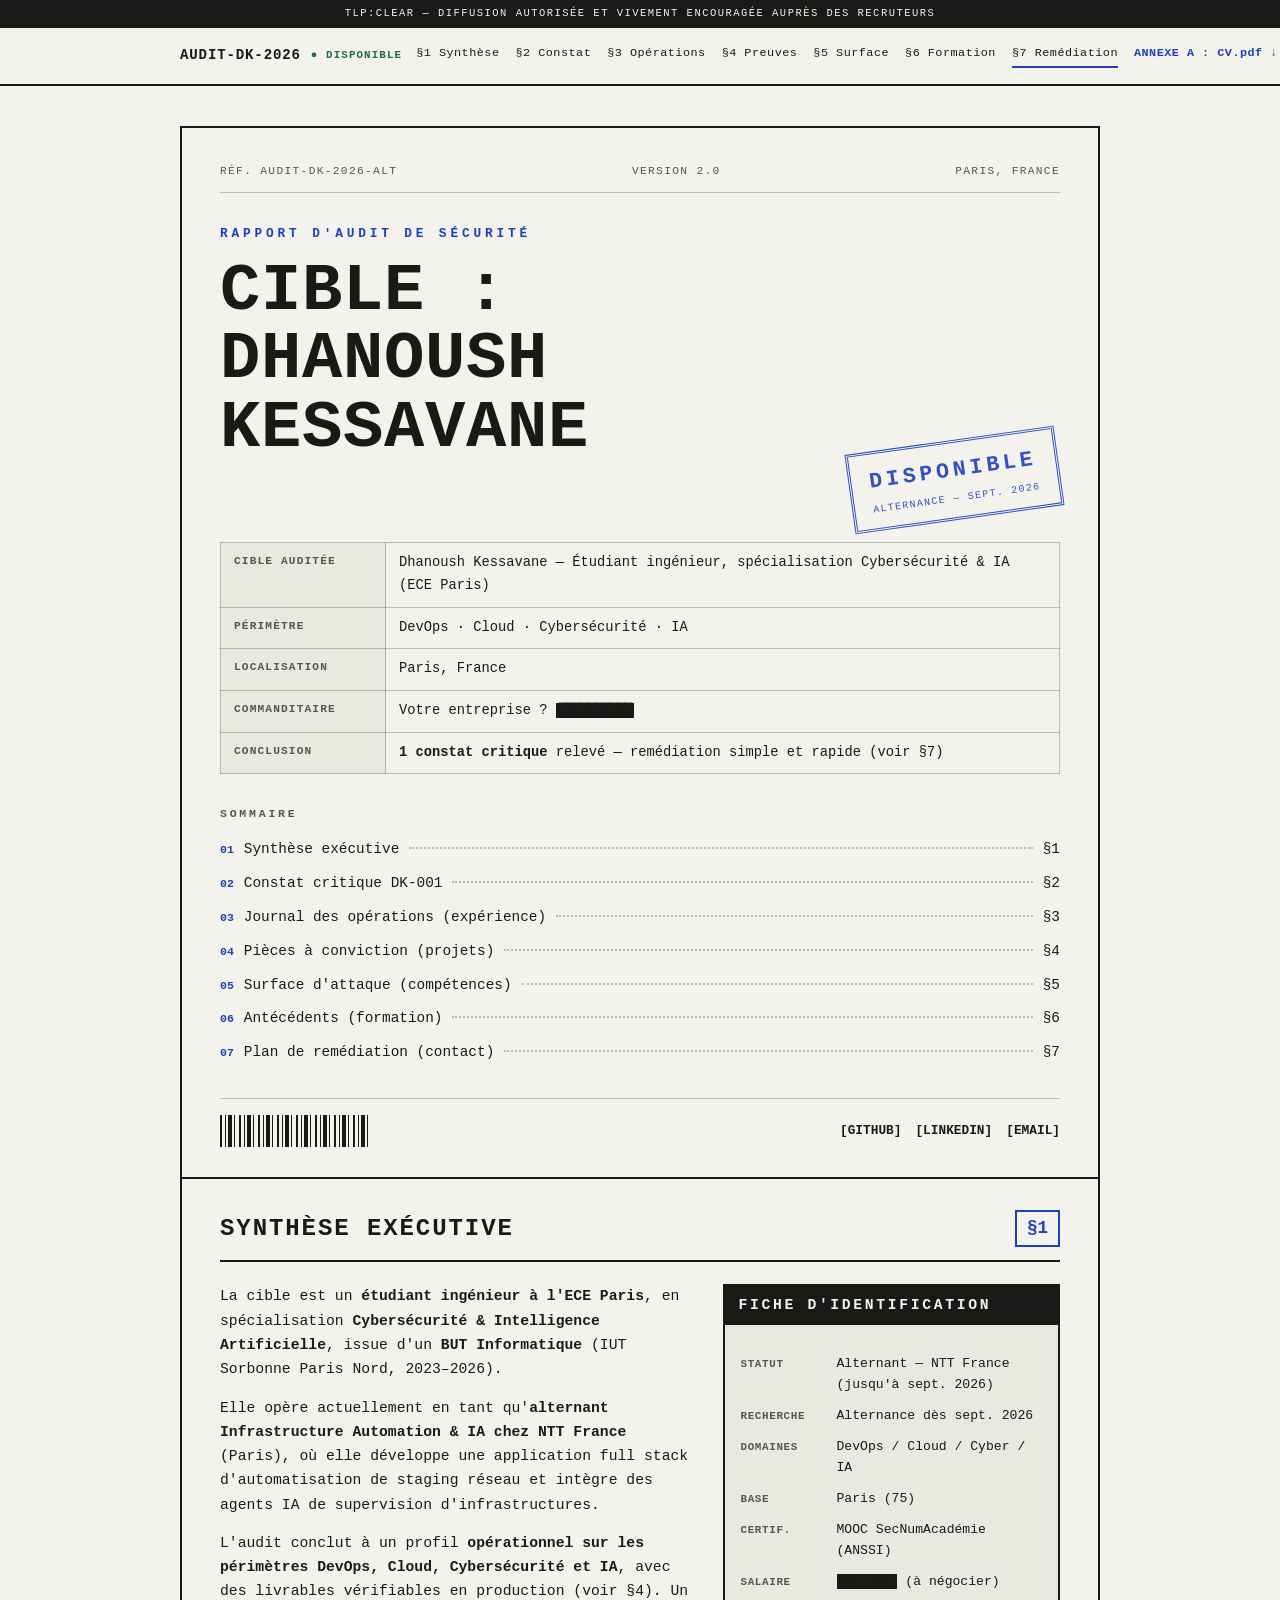
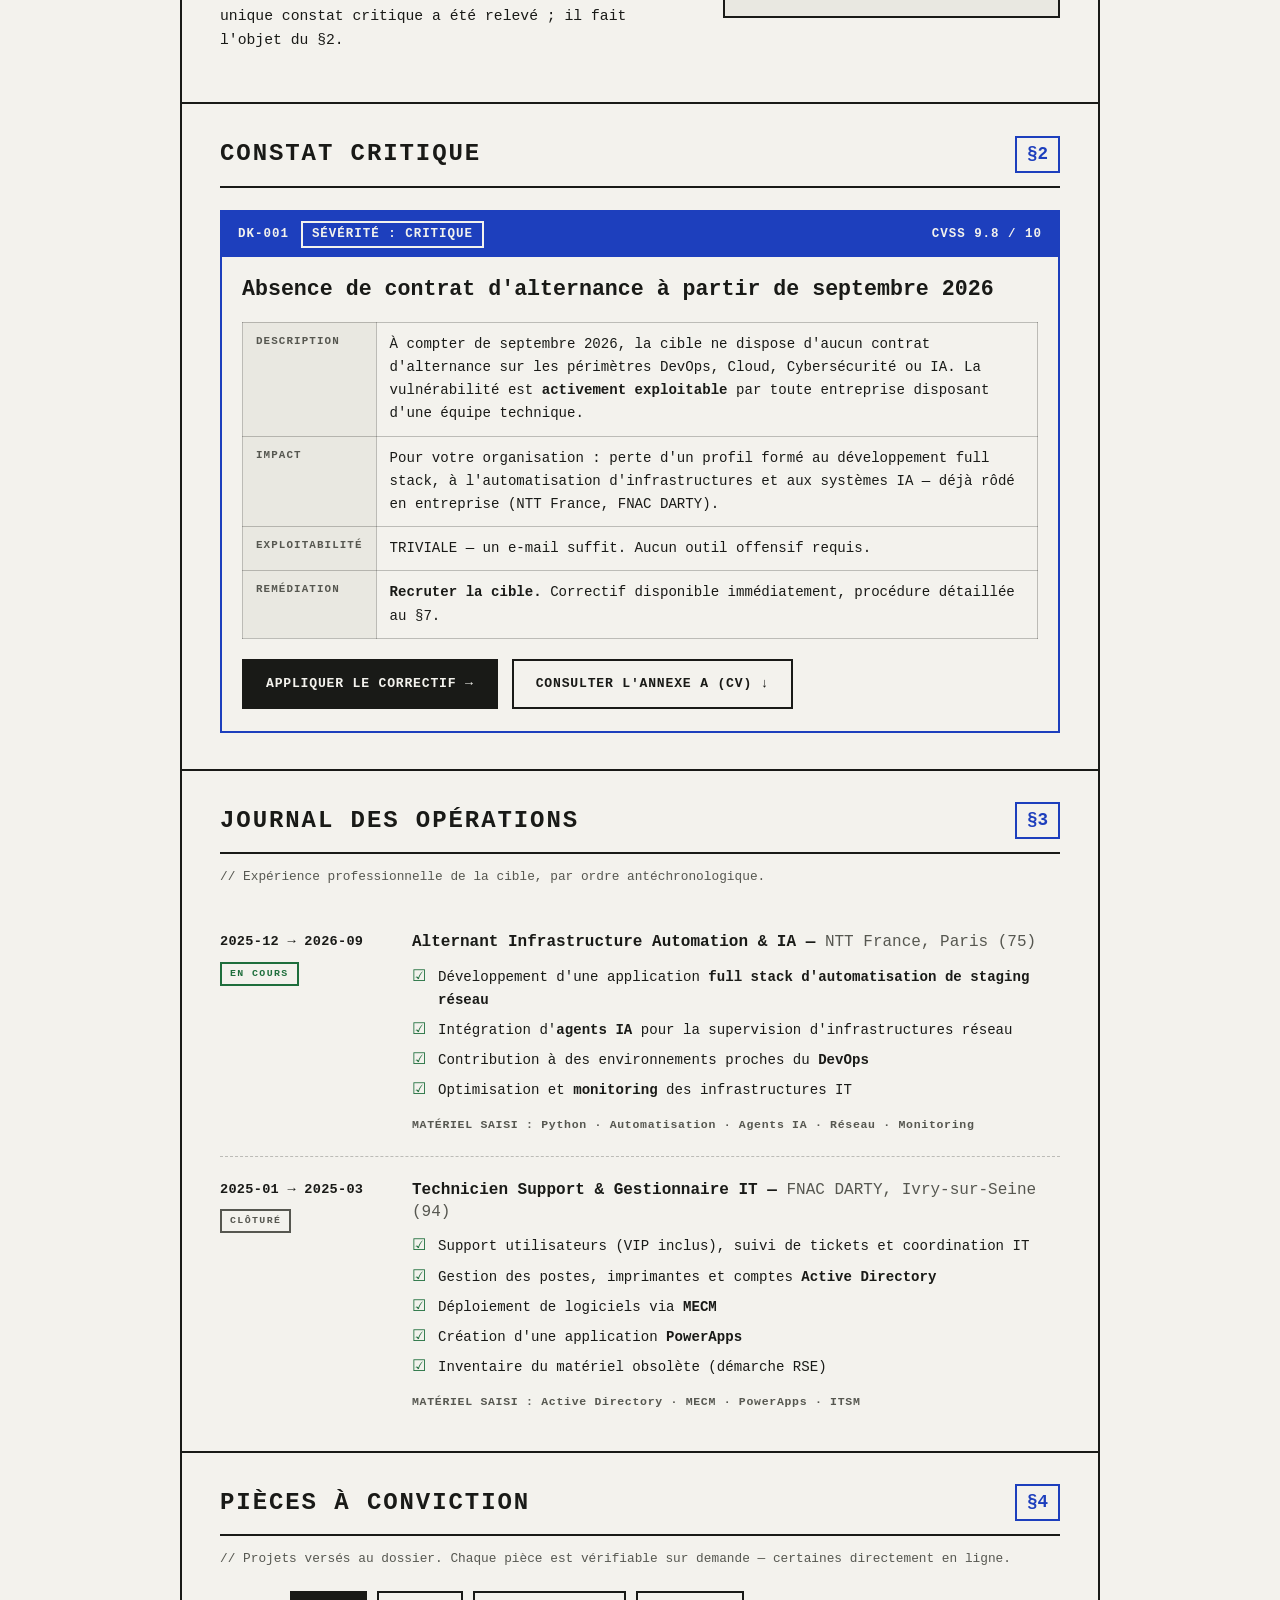
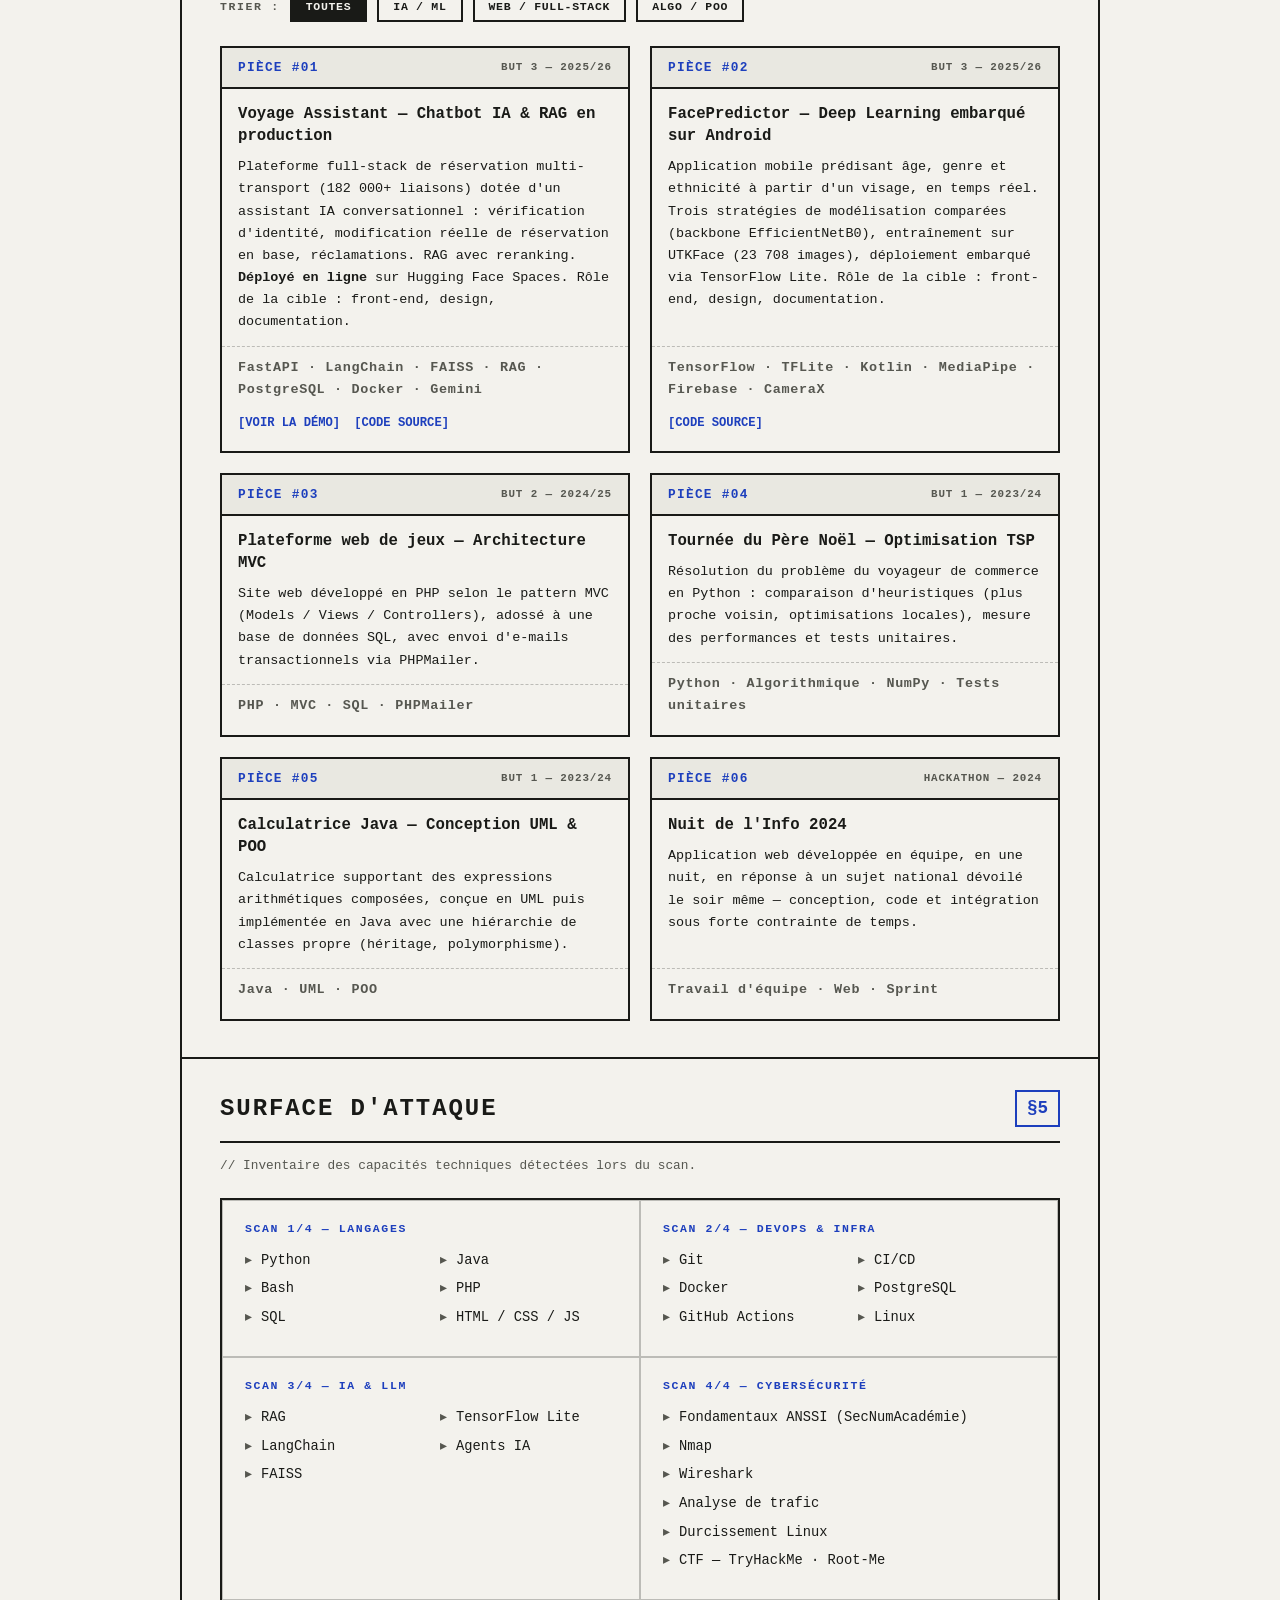
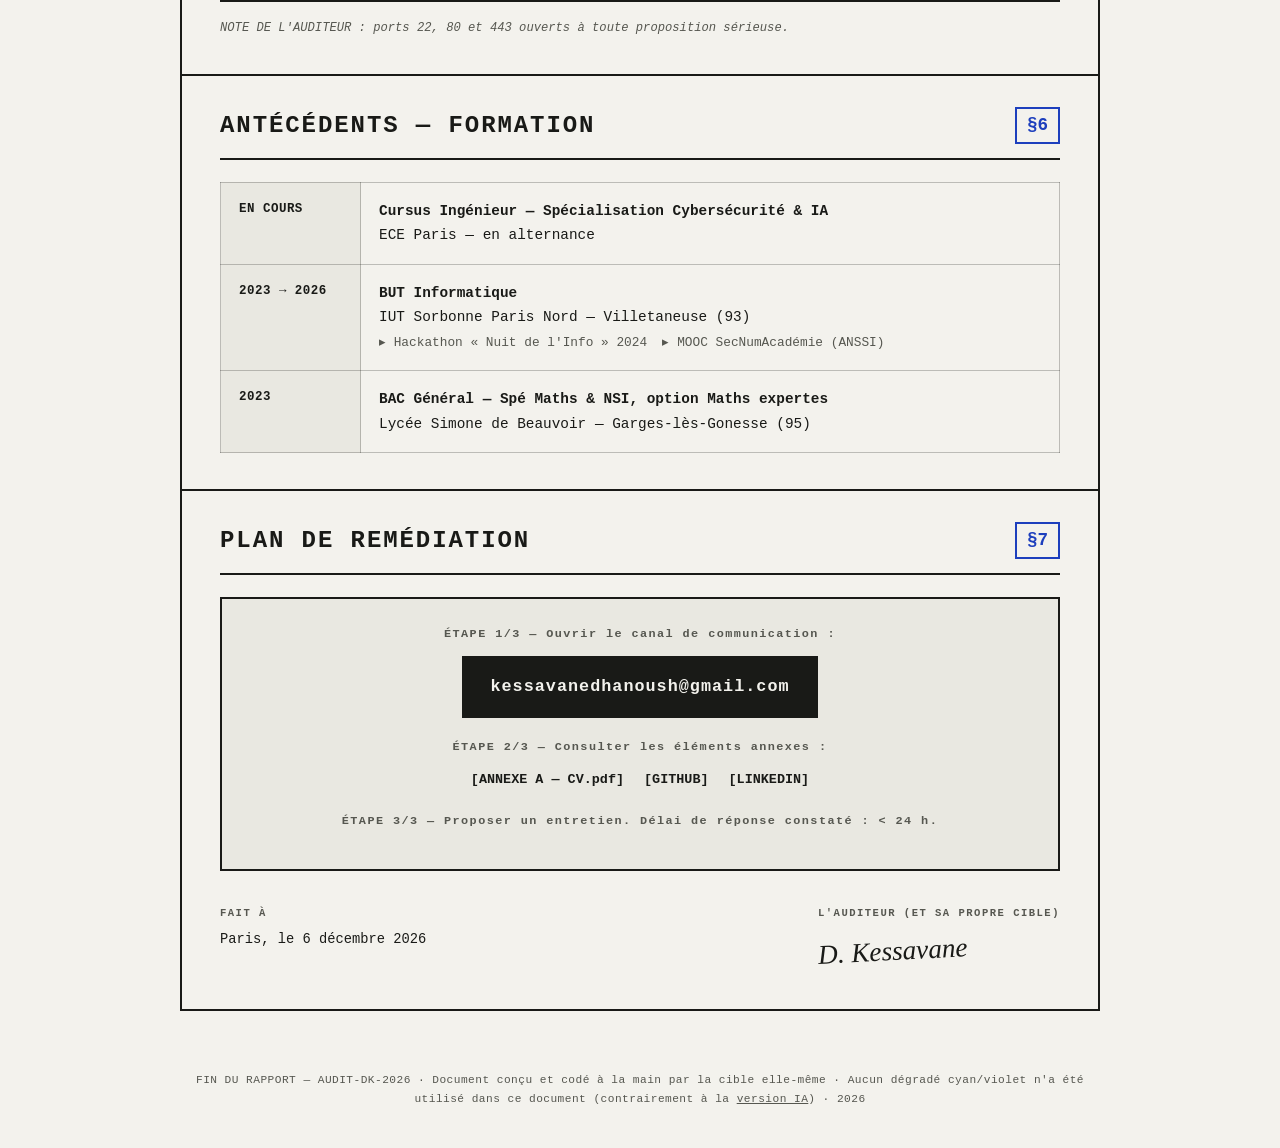
==== commit c96dfd2b: "Ajout de la version IA du portfolio (model card DK-1)" ====
--- a/index.html
+++ b/index.html
@@ -432,7 +432,7 @@
   </main>
 
   <footer class="footer">
-    <p>FIN DU RAPPORT — AUDIT-DK-2026 · Document conçu et codé à la main par la cible elle-même · Aucun dégradé cyan/violet n'a été utilisé dans ce document · <span id="year"></span></p>
+    <p>FIN DU RAPPORT — AUDIT-DK-2026 · Document conçu et codé à la main par la cible elle-même · Aucun dégradé cyan/violet n'a été utilisé dans ce document (contrairement à la <a href="ia/index.html">version IA</a>) · <span id="year"></span></p>
   </footer>
 
   <script src="js/main.js"></script>
